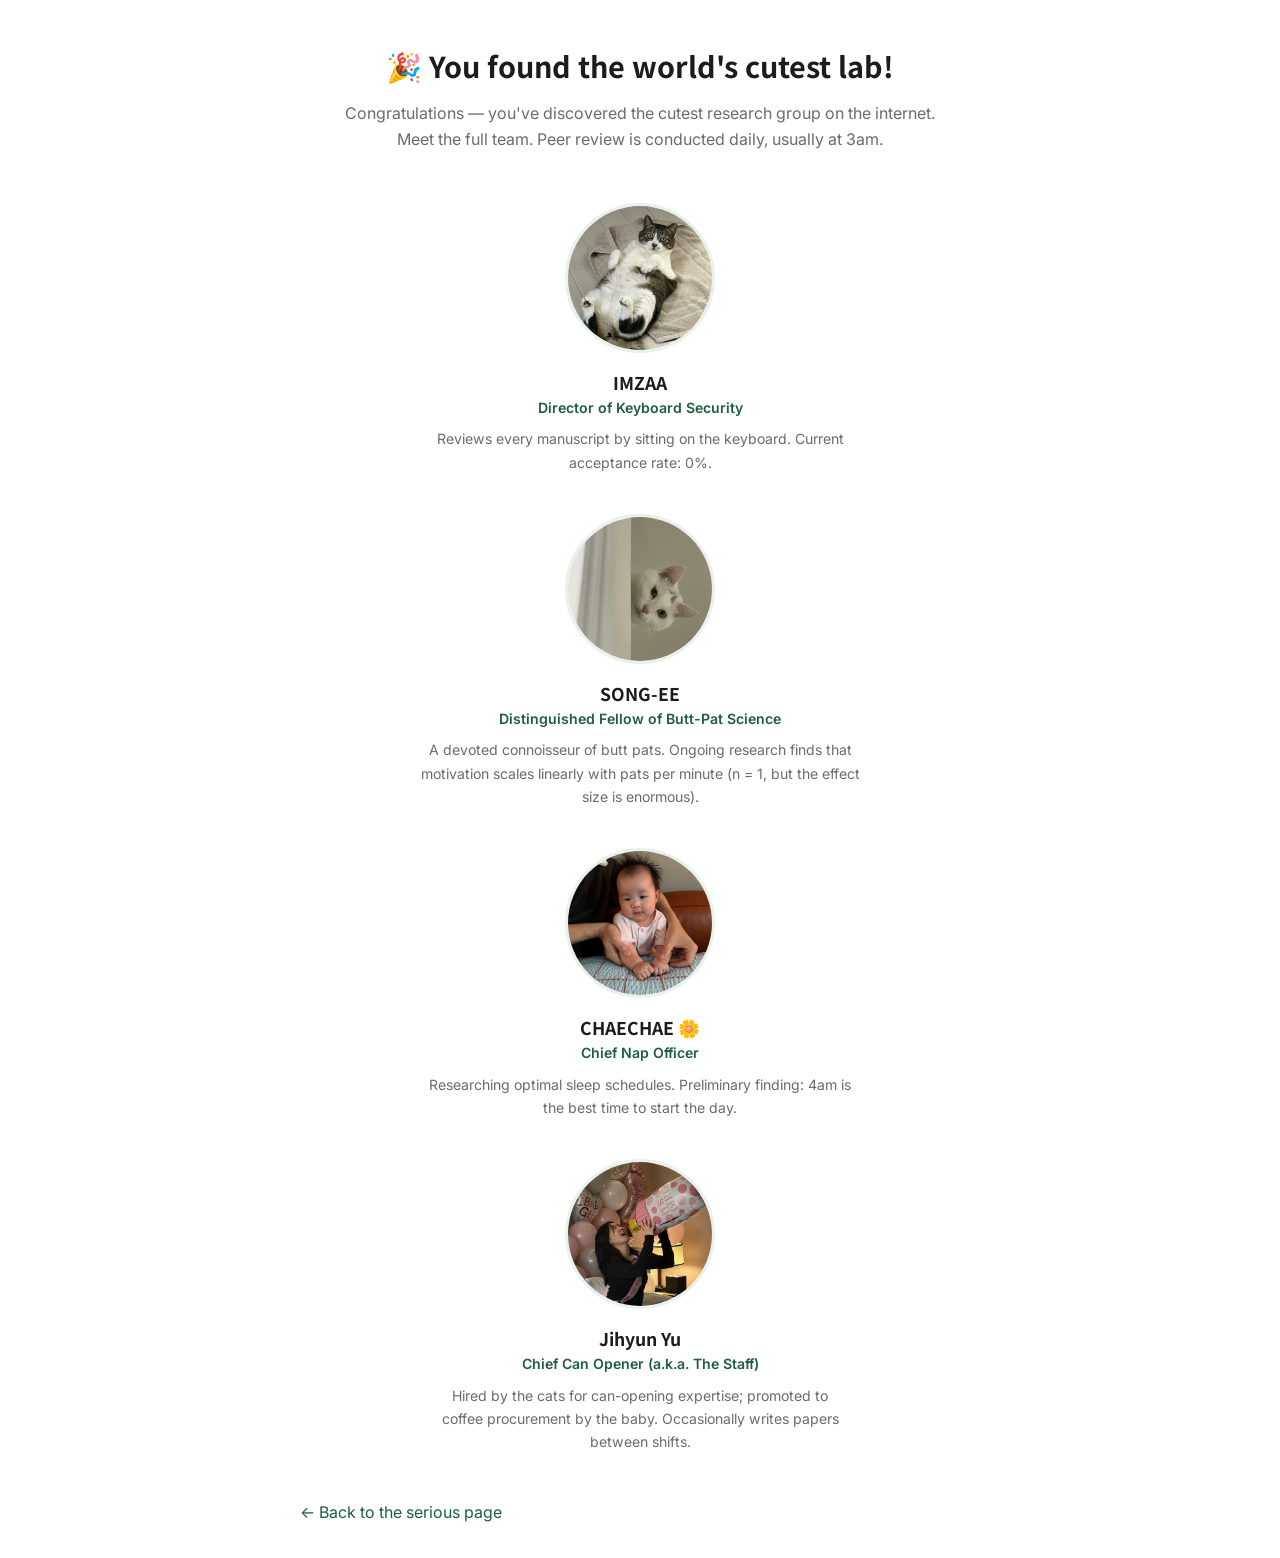
==== lab.html @ 45a4b587 "Personal homepage Co-Authored-By: Claude Fable 5 <noreply@anthropic.com>" ====
<!doctype html>
<html lang="en">
<head>
<meta charset="utf-8">
<meta name="viewport" content="width=device-width, initial-scale=1">
<title>Lab Members</title>
<meta name="robots" content="noindex">
<link rel="preconnect" href="https://fonts.googleapis.com">
<link rel="preconnect" href="https://fonts.gstatic.com" crossorigin>
<link href="https://fonts.googleapis.com/css2?family=Noto+Sans+KR:wght@400;500;700&family=Inter:wght@400;500;600;700&display=swap" rel="stylesheet">
<link rel="stylesheet" href="style.css">
</head>
<body>
<main class="container">

  <div class="lab-header">
    <h1>🎉 You found the world's cutest lab!</h1>
    <p>Congratulations — you've discovered the cutest research group on the internet.<br>
       Meet the full team. Peer review is conducted daily, usually at 3am.</p>
  </div>

  <div class="member-grid">

    <div class="member">
      <img src="assets/cat.jpg" alt="The lab cat" onerror="this.src='data:image/svg+xml,%3Csvg xmlns=%22http://www.w3.org/2000/svg%22 width=%22150%22 height=%22150%22%3E%3Crect width=%22150%22 height=%22150%22 fill=%22%23e8f1ec%22/%3E%3Ctext x=%2275%22 y=%2290%22 font-size=%2260%22 text-anchor=%22middle%22%3E🐱%3C/text%3E%3C/svg%3E'">
      <h3>IMZAA</h3>
      <p class="role">Director of Keyboard Security</p>
      <p class="desc">Reviews every manuscript by sitting on the keyboard. Current acceptance rate: 0%.</p>
    </div>

    <div class="member">
      <img src="assets/cat2.jpg" alt="The lab's second cat" onerror="this.src='data:image/svg+xml,%3Csvg xmlns=%22http://www.w3.org/2000/svg%22 width=%22150%22 height=%22150%22%3E%3Crect width=%22150%22 height=%22150%22 fill=%22%23e8f1ec%22/%3E%3Ctext x=%2275%22 y=%2290%22 font-size=%2260%22 text-anchor=%22middle%22%3E🐈%3C/text%3E%3C/svg%3E'">
      <h3>SONG-EE</h3>
      <p class="role">Distinguished Fellow of Butt-Pat Science</p>
      <p class="desc">A devoted connoisseur of butt pats. Ongoing research finds that motivation scales linearly with pats per minute (n = 1, but the effect size is enormous).</p>
    </div>

    <div class="member">
      <img src="assets/baby.jpg" alt="The lab's youngest member" onerror="this.src='data:image/svg+xml,%3Csvg xmlns=%22http://www.w3.org/2000/svg%22 width=%22150%22 height=%22150%22%3E%3Crect width=%22150%22 height=%22150%22 fill=%22%23e8f1ec%22/%3E%3Ctext x=%2275%22 y=%2290%22 font-size=%2260%22 text-anchor=%22middle%22%3E👶%3C/text%3E%3C/svg%3E'">
      <h3>CHAECHAE 🌼</h3>
      <p class="role">Chief Nap Officer</p>
      <p class="desc">Researching optimal sleep schedules. Preliminary finding: 4am is the best time to start the day.</p>
    </div>

    <div class="member">
      <img src="assets/profile-lab.jpg" alt="Jihyun Yu" onerror="this.src='data:image/svg+xml,%3Csvg xmlns=%22http://www.w3.org/2000/svg%22 width=%22150%22 height=%22150%22%3E%3Crect width=%22150%22 height=%22150%22 fill=%22%23e8f1ec%22/%3E%3Ctext x=%2275%22 y=%2290%22 font-size=%2260%22 text-anchor=%22middle%22%3E🧑‍🔬%3C/text%3E%3C/svg%3E'">
      <h3>Jihyun Yu</h3>
      <p class="role">Chief Can Opener (a.k.a. The Staff)</p>
      <p class="desc">Hired by the cats for can-opening expertise; promoted to coffee procurement by the baby. Occasionally writes papers between shifts.</p>
    </div>

  </div>

  <a class="back-home" href="index.html">← Back to the serious page</a>

</main>

<script>
// 마우스를 따라다니는 이모지 트레일 🐈 🌼 ☕️ 🐈‍⬛ 👼
(function () {
  const EMOJIS = ["🐈", "🌼", "☕️", "🐈‍⬛", "👼"];
  let last = 0;
  function spawn(x, y) {
    const now = Date.now();
    if (now - last < 90) return; // 너무 촘촘하지 않게
    last = now;
    const el = document.createElement("span");
    el.className = "emoji-trail";
    el.textContent = EMOJIS[Math.floor(Math.random() * EMOJIS.length)];
    el.style.left = x + "px";
    el.style.top = y + "px";
    el.style.setProperty("--dx", (Math.random() * 40 - 20) + "px");
    el.style.setProperty("--rot", (Math.random() * 60 - 30) + "deg");
    document.body.appendChild(el);
    el.addEventListener("animationend", () => el.remove());
  }
  document.addEventListener("mousemove", e => spawn(e.clientX, e.clientY));
  document.addEventListener("touchmove", e => {
    const t = e.touches[0];
    if (t) spawn(t.clientX, t.clientY);
  }, { passive: true });
})();
</script>
</body>
</html>
---- style.css ----
/* ============ Minimal academic theme ============ */
:root {
  --bg: #ffffff;
  --text: #1c1c1c;
  --muted: #6b6b6b;
  --accent: #1e5e3f;        /* 포인트 컬러 — 취향대로 교체 (딥그린) */
  --accent-soft: #e8f1ec;
  --border: #e4e6e4;
  --card: #f8faf8;
  --serif: "Noto Sans KR", "Inter", -apple-system, system-ui, sans-serif; /* 제목용 (고딕) */
  --sans: "Inter", "Noto Sans KR", -apple-system, system-ui, sans-serif;
}

@media (prefers-color-scheme: dark) {
  :root {
    --bg: #15141a;
    --text: #e8e6e3;
    --muted: #9a97a0;
    --accent: #8fcaa8;
    --accent-soft: #1e2a23;
    --border: #2b2f2c;
    --card: #1b1f1c;
  }
}

* { box-sizing: border-box; }
html { scroll-behavior: smooth; }
body {
  margin: 0;
  background: var(--bg);
  color: var(--text);
  font-family: var(--sans);
  font-size: 16px;
  line-height: 1.65;
}

.container {
  max-width: 720px;
  margin: 0 auto;
  padding: 48px 20px 32px;
}

h1, h2, h3 { font-family: var(--serif); font-weight: 700; line-height: 1.25; }
h1 { font-size: 2rem; margin: 0 0 4px; }
h2 {
  font-size: 1.3rem;
  margin: 48px 0 16px;
  padding-bottom: 6px;
  border-bottom: 1px solid var(--border);
}

p { text-wrap: pretty; }

a { color: var(--accent); text-decoration: none; }
a:hover { text-decoration: underline; }

/* ============ Hero ============ */
.hero {
  display: flex;
  gap: 28px;
  align-items: flex-start;
}
.portrait {
  width: 140px;
  height: 140px;
  object-fit: cover;
  border-radius: 10px;
  flex-shrink: 0;
  border: 1px solid var(--border);
  cursor: default;
}
.name-ko { font-size: 1.1rem; color: var(--muted); font-weight: 400; margin-left: 6px; }
.tagline { margin: 2px 0 10px; color: var(--muted); }
.bio-short { margin: 0 0 14px; }
.links { display: flex; flex-wrap: wrap; gap: 8px 18px; font-size: 0.95rem; font-weight: 500; }

@media (max-width: 540px) {
  .hero { flex-direction: column; align-items: center; text-align: center; }
  .links { justify-content: center; }
}

/* ============ News ============ */
.news-list { list-style: none; padding: 0; margin: 0; }
.news-list li { margin-bottom: 8px; }
.news-list time {
  font-variant-numeric: tabular-nums;
  color: var(--muted);
  font-size: 0.88rem;
  margin-right: 12px;
  white-space: nowrap;
}

/* ============ Publications ============ */
.pub-year {
  font-family: var(--serif);
  font-size: 1.05rem;
  color: var(--muted);
  margin: 26px 0 10px;
}
.pub-card {
  padding: 0;
  margin-bottom: 22px;
}
.pub-title { font-family: var(--serif); font-size: 1.05rem; font-weight: 600; margin: 0 0 4px; }
.pub-authors { margin: 0 0 2px; font-size: 0.92rem; }
.pub-authors .me { font-weight: 600; }
.pub-venue { margin: 0 0 8px; font-size: 0.88rem; color: var(--muted); font-style: italic; }
.pub-desc { margin: 6px 0 10px; font-size: 0.92rem; color: var(--text); }
.pub-links { display: flex; gap: 8px; flex-wrap: wrap; }
.pub-links a {
  font-size: 0.8rem;
  font-weight: 600;
  padding: 2px 10px;
  border: 1px solid var(--accent);
  border-radius: 999px;
}
.pub-links a:hover { background: var(--accent); color: var(--bg); text-decoration: none; }

/* ============ Work Experience ============ */
.exp-list { list-style: none; padding: 0; margin: 0; }
.exp-list li {
  display: flex;
  gap: 20px;
  margin-bottom: 20px;
}
.exp-period {
  flex-shrink: 0;
  width: 120px;
  color: var(--muted);
  font-size: 0.88rem;
  font-variant-numeric: tabular-nums;
  padding-top: 2px;
}
.exp-body h3 { margin: 0 0 2px; font-size: 1rem; }
.exp-org { margin: 0 0 4px; font-size: 0.92rem; color: var(--accent); font-weight: 500; }
.exp-desc { margin: 0; font-size: 0.9rem; color: var(--muted); }
@media (max-width: 540px) {
  .exp-list li { flex-direction: column; gap: 2px; }
  .exp-period { width: auto; }
}

/* ============ Footer ============ */
footer {
  margin-top: 64px;
  padding-top: 20px;
  border-top: 1px solid var(--border);
  display: flex;
  justify-content: space-between;
  align-items: center;
  color: var(--muted);
  font-size: 0.85rem;
}
.paw {
  opacity: 0.3;
  font-size: 1.35rem;
  transition: opacity 0.3s, transform 0.3s;
  text-decoration: none;
}
.paw:hover { opacity: 1; transform: rotate(-20deg) scale(1.3); text-decoration: none; }

/* ============ Lab page ============ */
.lab-header { text-align: center; margin-bottom: 40px; }
.lab-header h1 { font-size: 1.8rem; }
.lab-header p { color: var(--muted); }
.member-grid {
  display: grid;
  grid-template-columns: 1fr; /* 항상 1열 — 화면이 넓어도 멤버는 한 명씩 */
  gap: 20px;
  max-width: 440px;
  margin: 0 auto;
}
.member {
  padding: 10px 0;
  text-align: center;
}
.member img {
  width: 150px;
  height: 150px;
  object-fit: cover;
  border-radius: 50%;
  border: 3px solid var(--accent-soft);
  margin-bottom: 12px;
}
.member h3 { margin: 0 0 2px; font-size: 1.1rem; }
.member .role { color: var(--accent); font-size: 0.88rem; font-weight: 600; margin: 0 0 8px; }
.member .desc { font-size: 0.88rem; color: var(--muted); margin: 0; }
.back-home { display: inline-block; margin-top: 36px; }

/* 이모지 커서 트레일 (lab 페이지) */
.emoji-trail {
  position: fixed;
  pointer-events: none;
  z-index: 9999;
  font-size: 1.2rem;
  transform: translate(-50%, -50%);
  animation: emoji-float 1s ease-out forwards;
}
@keyframes emoji-float {
  from { opacity: 1; transform: translate(-50%, -50%) rotate(0deg); }
  to   { opacity: 0; transform: translate(calc(-50% + var(--dx, 0px)), -130%) rotate(var(--rot, 0deg)); }
}
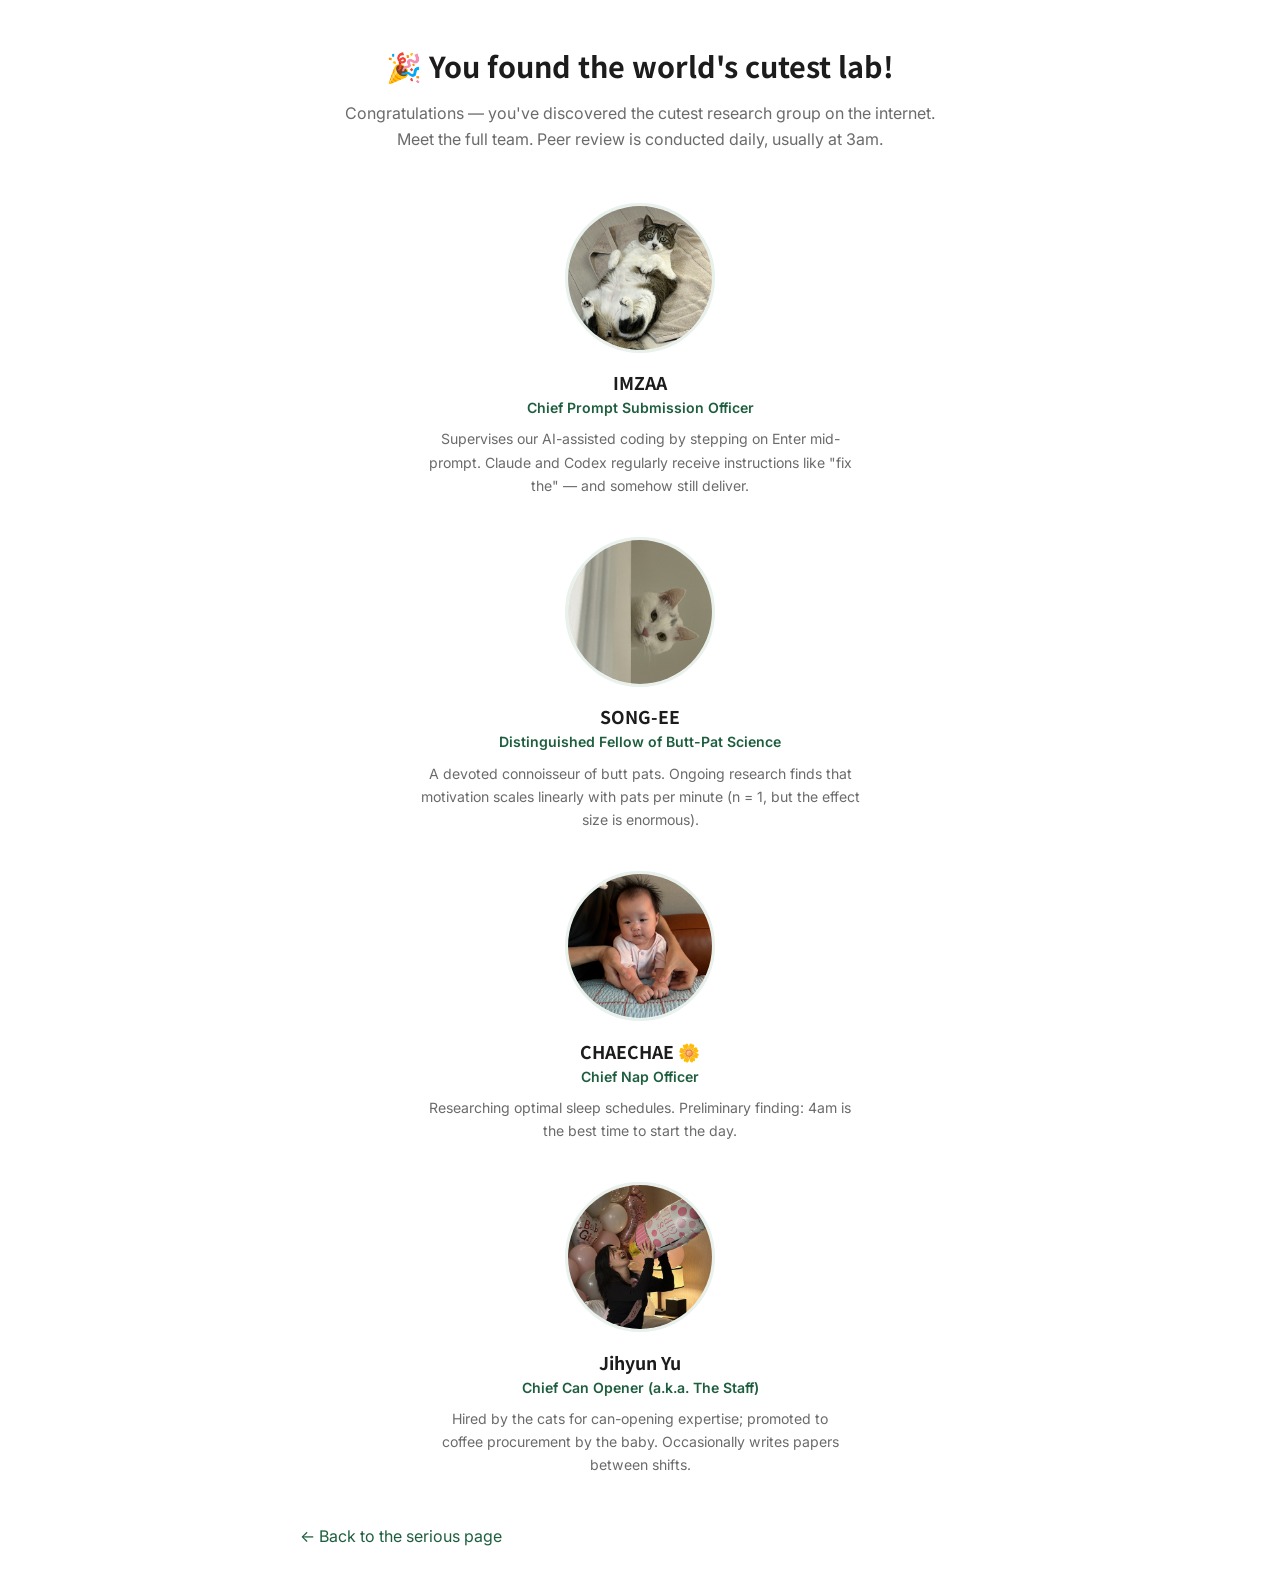
==== commit 28cc8622: "New profile photo, simplify M.A. line, IMZAA prompt-submission joke Co-Authored-By: Claude Fable 5 <" ====
--- a/lab.html
+++ b/lab.html
@@ -24,8 +24,8 @@
     <div class="member">
       <img src="assets/cat.jpg" alt="The lab cat" onerror="this.src='data:image/svg+xml,%3Csvg xmlns=%22http://www.w3.org/2000/svg%22 width=%22150%22 height=%22150%22%3E%3Crect width=%22150%22 height=%22150%22 fill=%22%23e8f1ec%22/%3E%3Ctext x=%2275%22 y=%2290%22 font-size=%2260%22 text-anchor=%22middle%22%3E🐱%3C/text%3E%3C/svg%3E'">
       <h3>IMZAA</h3>
-      <p class="role">Director of Keyboard Security</p>
-      <p class="desc">Reviews every manuscript by sitting on the keyboard. Current acceptance rate: 0%.</p>
+      <p class="role">Chief Prompt Submission Officer</p>
+      <p class="desc">Supervises our AI-assisted coding by stepping on Enter mid-prompt. Claude and Codex regularly receive instructions like "fix the" — and somehow still deliver.</p>
     </div>
 
     <div class="member">
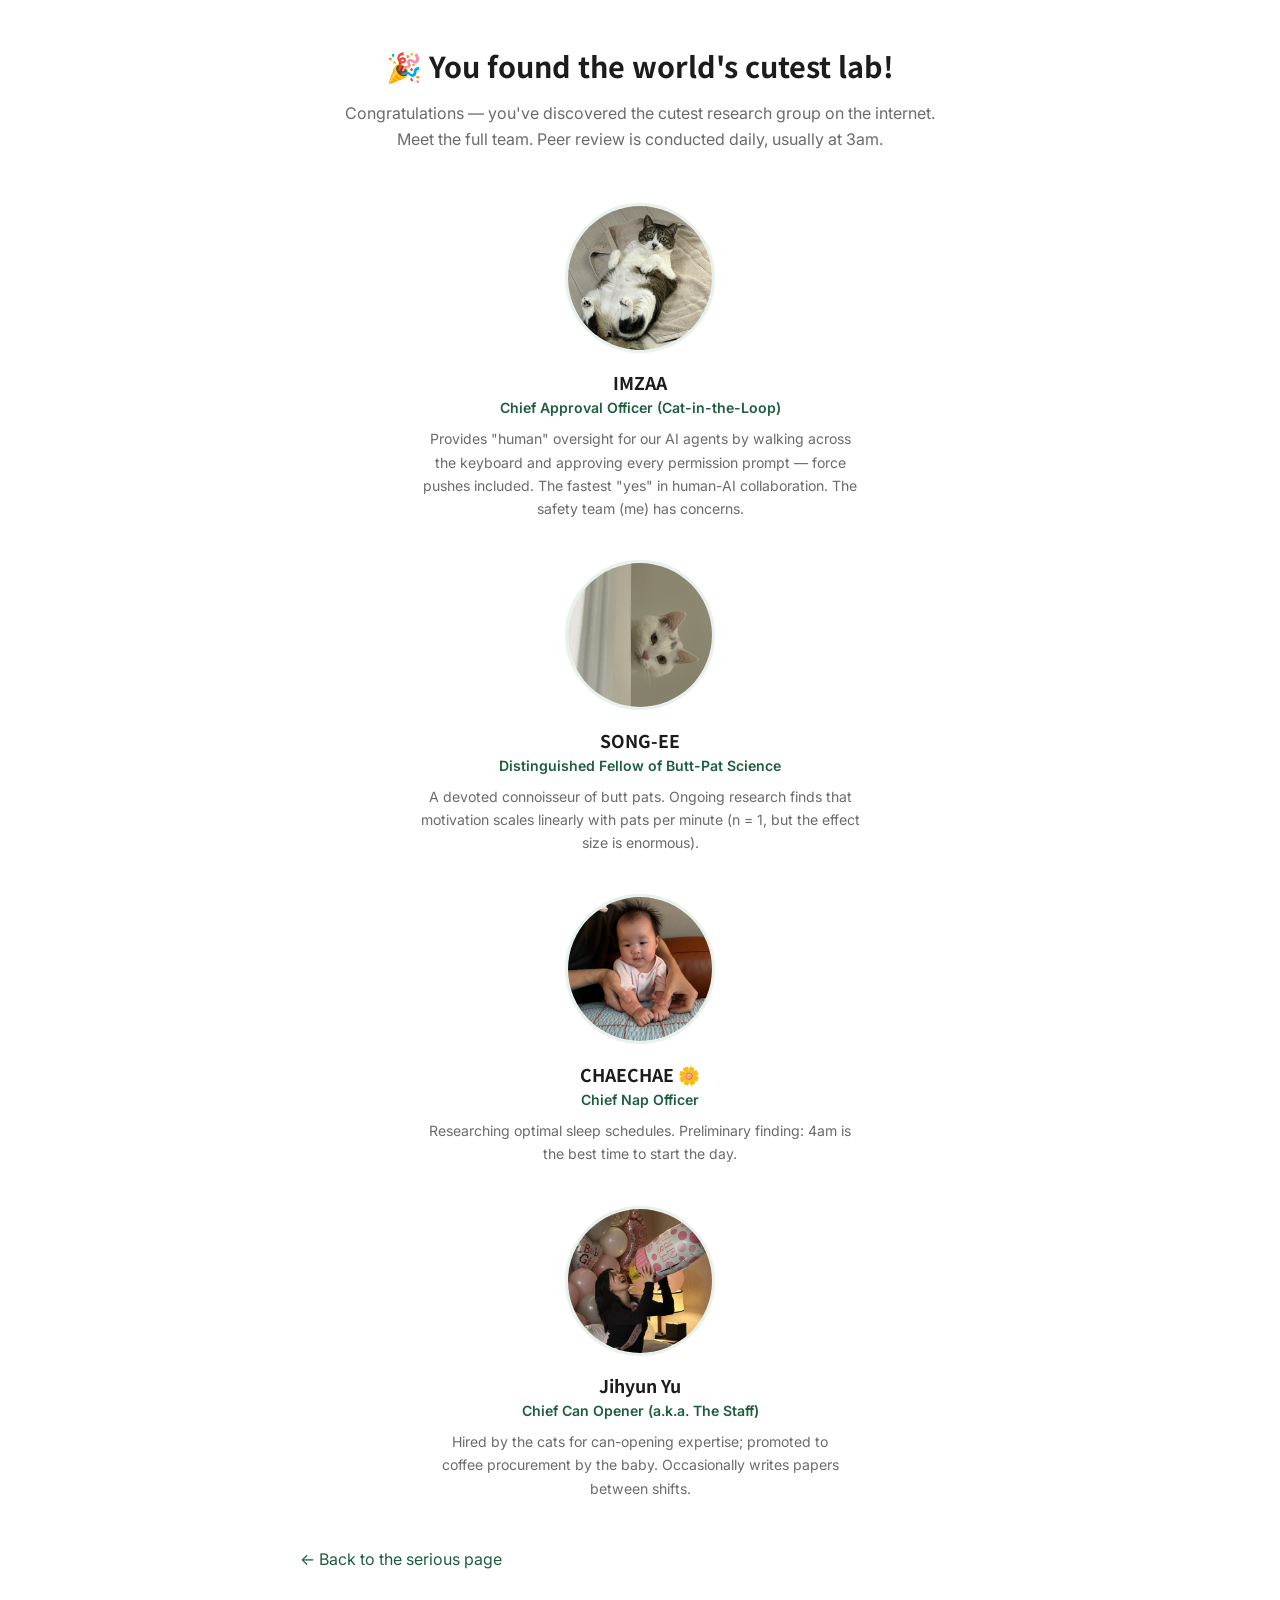
==== commit 0713b3b0: "Develop IMZAA cat-in-the-loop joke, fix About line break after "I" Co-Authored-By: Claude Fable 5 <n" ====
--- a/lab.html
+++ b/lab.html
@@ -24,8 +24,8 @@
     <div class="member">
       <img src="assets/cat.jpg" alt="The lab cat" onerror="this.src='data:image/svg+xml,%3Csvg xmlns=%22http://www.w3.org/2000/svg%22 width=%22150%22 height=%22150%22%3E%3Crect width=%22150%22 height=%22150%22 fill=%22%23e8f1ec%22/%3E%3Ctext x=%2275%22 y=%2290%22 font-size=%2260%22 text-anchor=%22middle%22%3E🐱%3C/text%3E%3C/svg%3E'">
       <h3>IMZAA</h3>
-      <p class="role">Chief Prompt Submission Officer</p>
-      <p class="desc">Supervises our AI-assisted coding by stepping on Enter mid-prompt. Claude and Codex regularly receive instructions like "fix the" — and somehow still deliver.</p>
+      <p class="role">Chief Approval Officer (Cat-in-the-Loop)</p>
+      <p class="desc">Provides "human" oversight for our AI agents by walking across the keyboard and approving every permission prompt — force pushes included. The fastest "yes" in human-AI collaboration. The safety team (me) has concerns.</p>
     </div>
 
     <div class="member">
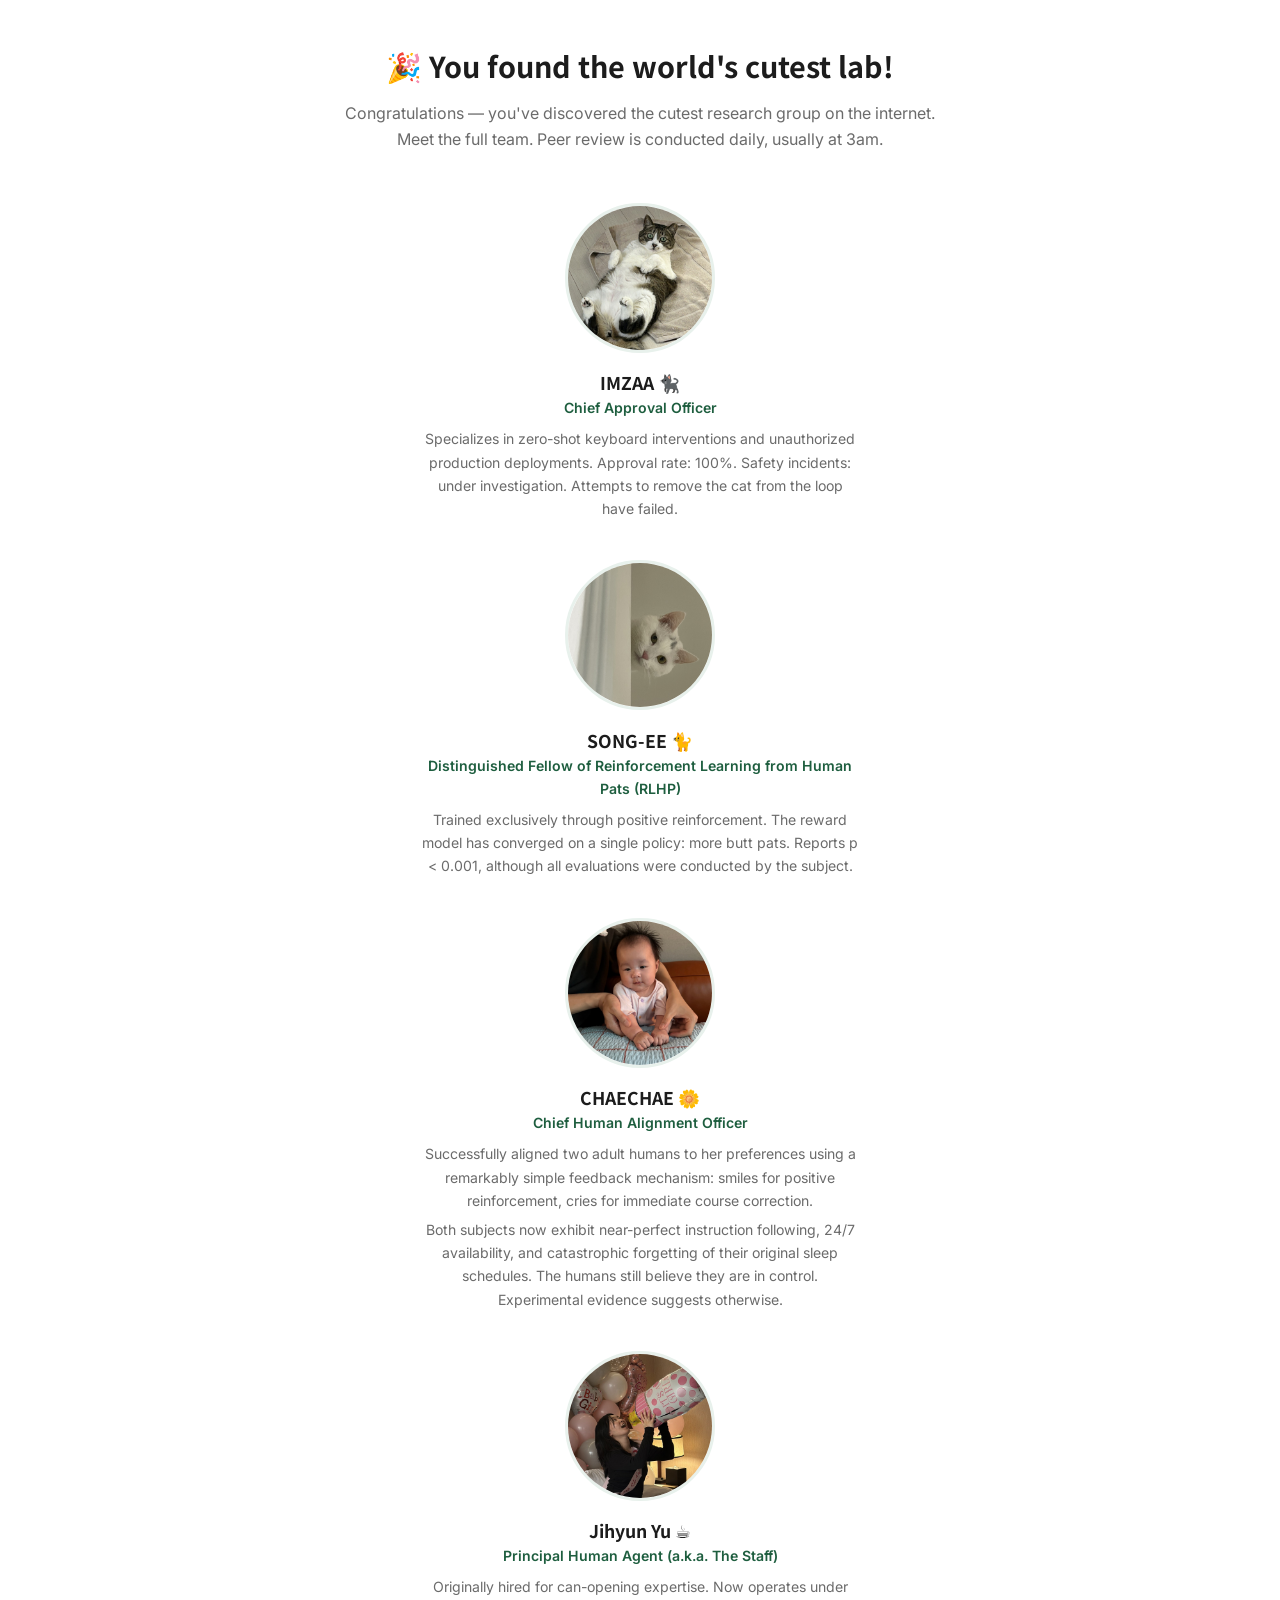
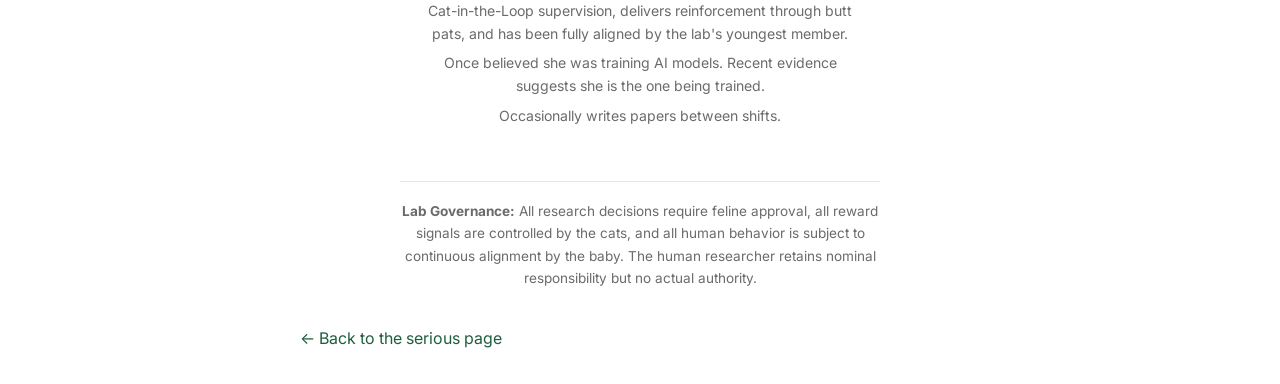
==== commit d500d1d0: "Rewrite lab member bios (RLHP, alignment jokes) and add Lab Governance note Co-Authored-By: Claude F" ====
--- a/lab.html
+++ b/lab.html
@@ -23,33 +23,38 @@
 
     <div class="member">
       <img src="assets/cat.jpg" alt="The lab cat" onerror="this.src='data:image/svg+xml,%3Csvg xmlns=%22http://www.w3.org/2000/svg%22 width=%22150%22 height=%22150%22%3E%3Crect width=%22150%22 height=%22150%22 fill=%22%23e8f1ec%22/%3E%3Ctext x=%2275%22 y=%2290%22 font-size=%2260%22 text-anchor=%22middle%22%3E🐱%3C/text%3E%3C/svg%3E'">
-      <h3>IMZAA</h3>
-      <p class="role">Chief Approval Officer (Cat-in-the-Loop)</p>
-      <p class="desc">Provides "human" oversight for our AI agents by walking across the keyboard and approving every permission prompt — force pushes included. The fastest "yes" in human-AI collaboration. The safety team (me) has concerns.</p>
+      <h3>IMZAA 🐈‍⬛</h3>
+      <p class="role">Chief Approval Officer</p>
+      <p class="desc">Specializes in zero-shot keyboard interventions and unauthorized production deployments. Approval rate: 100%. Safety incidents: under investigation. Attempts to remove the cat from the loop have failed.</p>
     </div>
 
     <div class="member">
       <img src="assets/cat2.jpg" alt="The lab's second cat" onerror="this.src='data:image/svg+xml,%3Csvg xmlns=%22http://www.w3.org/2000/svg%22 width=%22150%22 height=%22150%22%3E%3Crect width=%22150%22 height=%22150%22 fill=%22%23e8f1ec%22/%3E%3Ctext x=%2275%22 y=%2290%22 font-size=%2260%22 text-anchor=%22middle%22%3E🐈%3C/text%3E%3C/svg%3E'">
-      <h3>SONG-EE</h3>
-      <p class="role">Distinguished Fellow of Butt-Pat Science</p>
-      <p class="desc">A devoted connoisseur of butt pats. Ongoing research finds that motivation scales linearly with pats per minute (n = 1, but the effect size is enormous).</p>
+      <h3>SONG-EE 🐈</h3>
+      <p class="role">Distinguished Fellow of Reinforcement Learning from Human Pats (RLHP)</p>
+      <p class="desc">Trained exclusively through positive reinforcement. The reward model has converged on a single policy: more butt pats. Reports p &lt; 0.001, although all evaluations were conducted by the subject.</p>
     </div>
 
     <div class="member">
       <img src="assets/baby.jpg" alt="The lab's youngest member" onerror="this.src='data:image/svg+xml,%3Csvg xmlns=%22http://www.w3.org/2000/svg%22 width=%22150%22 height=%22150%22%3E%3Crect width=%22150%22 height=%22150%22 fill=%22%23e8f1ec%22/%3E%3Ctext x=%2275%22 y=%2290%22 font-size=%2260%22 text-anchor=%22middle%22%3E👶%3C/text%3E%3C/svg%3E'">
       <h3>CHAECHAE 🌼</h3>
-      <p class="role">Chief Nap Officer</p>
-      <p class="desc">Researching optimal sleep schedules. Preliminary finding: 4am is the best time to start the day.</p>
+      <p class="role">Chief Human Alignment Officer</p>
+      <p class="desc">Successfully aligned two adult humans to her preferences using a remarkably simple feedback mechanism: smiles for positive reinforcement, cries for immediate course correction.</p>
+      <p class="desc">Both subjects now exhibit near-perfect instruction following, 24/7 availability, and catastrophic forgetting of their original sleep schedules. The humans still believe they are in control. Experimental evidence suggests otherwise.</p>
     </div>
 
     <div class="member">
       <img src="assets/profile-lab.jpg" alt="Jihyun Yu" onerror="this.src='data:image/svg+xml,%3Csvg xmlns=%22http://www.w3.org/2000/svg%22 width=%22150%22 height=%22150%22%3E%3Crect width=%22150%22 height=%22150%22 fill=%22%23e8f1ec%22/%3E%3Ctext x=%2275%22 y=%2290%22 font-size=%2260%22 text-anchor=%22middle%22%3E🧑‍🔬%3C/text%3E%3C/svg%3E'">
-      <h3>Jihyun Yu</h3>
-      <p class="role">Chief Can Opener (a.k.a. The Staff)</p>
-      <p class="desc">Hired by the cats for can-opening expertise; promoted to coffee procurement by the baby. Occasionally writes papers between shifts.</p>
+      <h3>Jihyun Yu ☕️</h3>
+      <p class="role">Principal Human Agent (a.k.a. The Staff)</p>
+      <p class="desc">Originally hired for can-opening expertise. Now operates under Cat-in-the-Loop supervision, delivers reinforcement through butt pats, and has been fully aligned by the lab's youngest member.</p>
+      <p class="desc">Once believed she was training AI models. Recent evidence suggests she is the one being trained.</p>
+      <p class="desc">Occasionally writes papers between shifts.</p>
     </div>
 
   </div>
+
+  <p class="governance"><strong>Lab Governance:</strong> All research decisions require feline approval, all reward signals are controlled by the cats, and all human behavior is subject to continuous alignment by the baby. The human researcher retains nominal responsibility but no actual authority.</p>
 
   <a class="back-home" href="index.html">← Back to the serious page</a>
 
--- a/style.css
+++ b/style.css
@@ -184,6 +184,16 @@
 .member h3 { margin: 0 0 2px; font-size: 1.1rem; }
 .member .role { color: var(--accent); font-size: 0.88rem; font-weight: 600; margin: 0 0 8px; }
 .member .desc { font-size: 0.88rem; color: var(--muted); margin: 0; }
+.member .desc + .desc { margin-top: 6px; }
+.governance {
+  margin: 44px auto 0;
+  max-width: 480px;
+  padding-top: 18px;
+  border-top: 1px solid var(--border);
+  font-size: 0.85rem;
+  color: var(--muted);
+  text-align: center;
+}
 .back-home { display: inline-block; margin-top: 36px; }
 
 /* 이모지 커서 트레일 (lab 페이지) */
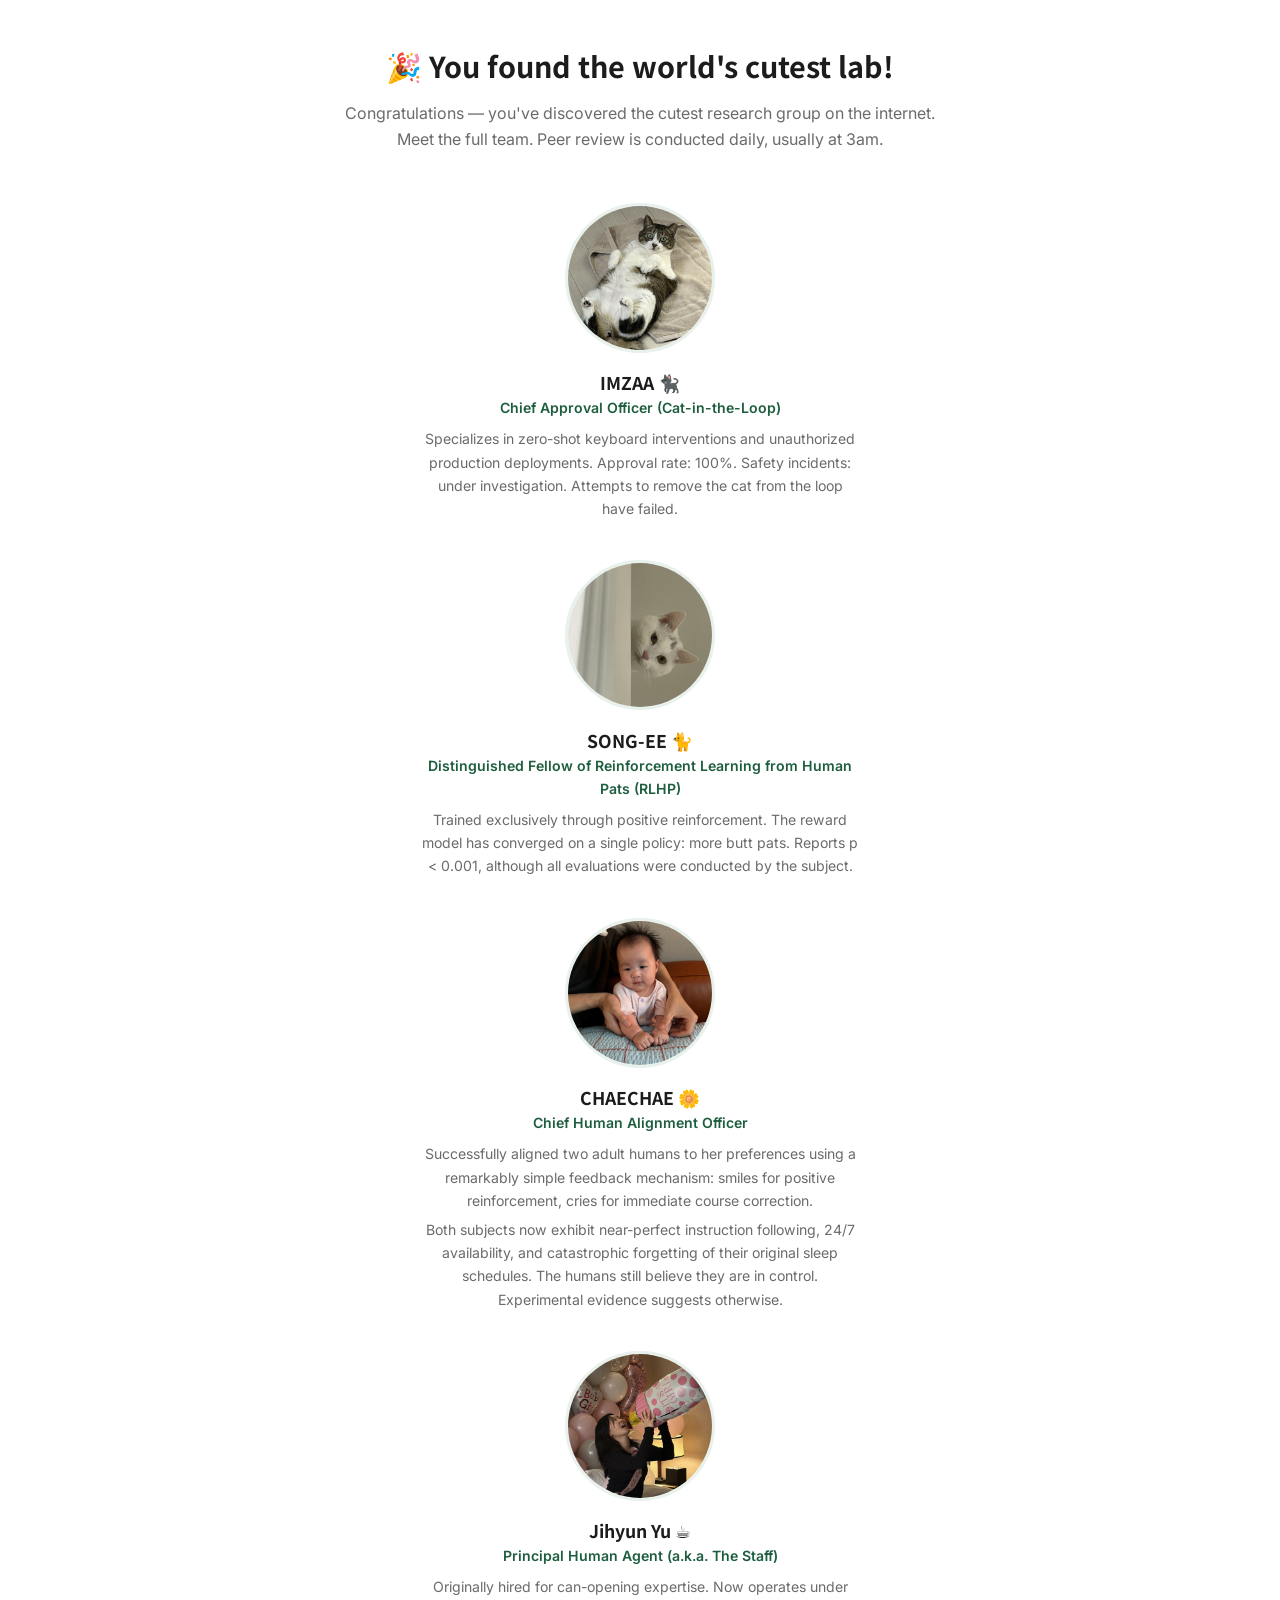
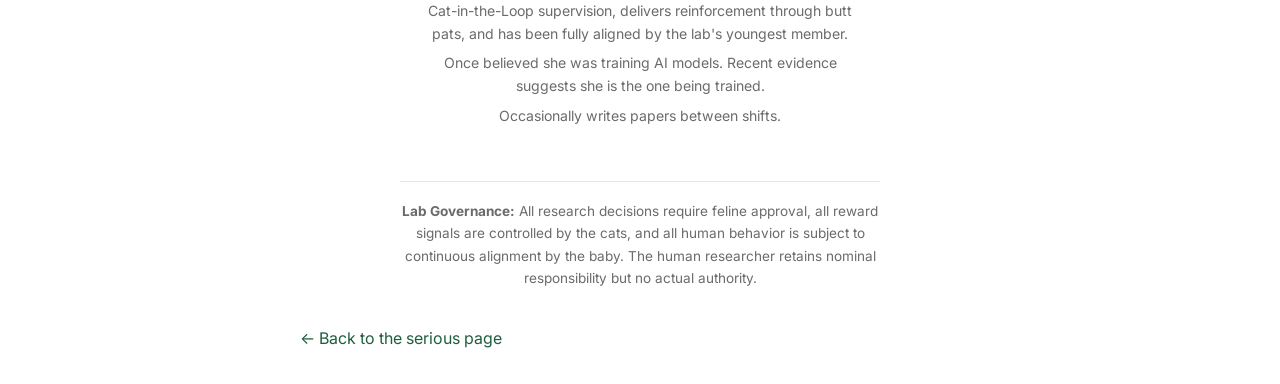
==== commit a1006496: "Restore Cat-in-the-Loop to IMZAA's title Co-Authored-By: Claude Fable 5 <noreply@anthropic.com>" ====
--- a/lab.html
+++ b/lab.html
@@ -24,7 +24,7 @@
     <div class="member">
       <img src="assets/cat.jpg" alt="The lab cat" onerror="this.src='data:image/svg+xml,%3Csvg xmlns=%22http://www.w3.org/2000/svg%22 width=%22150%22 height=%22150%22%3E%3Crect width=%22150%22 height=%22150%22 fill=%22%23e8f1ec%22/%3E%3Ctext x=%2275%22 y=%2290%22 font-size=%2260%22 text-anchor=%22middle%22%3E🐱%3C/text%3E%3C/svg%3E'">
       <h3>IMZAA 🐈‍⬛</h3>
-      <p class="role">Chief Approval Officer</p>
+      <p class="role">Chief Approval Officer (Cat-in-the-Loop)</p>
       <p class="desc">Specializes in zero-shot keyboard interventions and unauthorized production deployments. Approval rate: 100%. Safety incidents: under investigation. Attempts to remove the cat from the loop have failed.</p>
     </div>
 
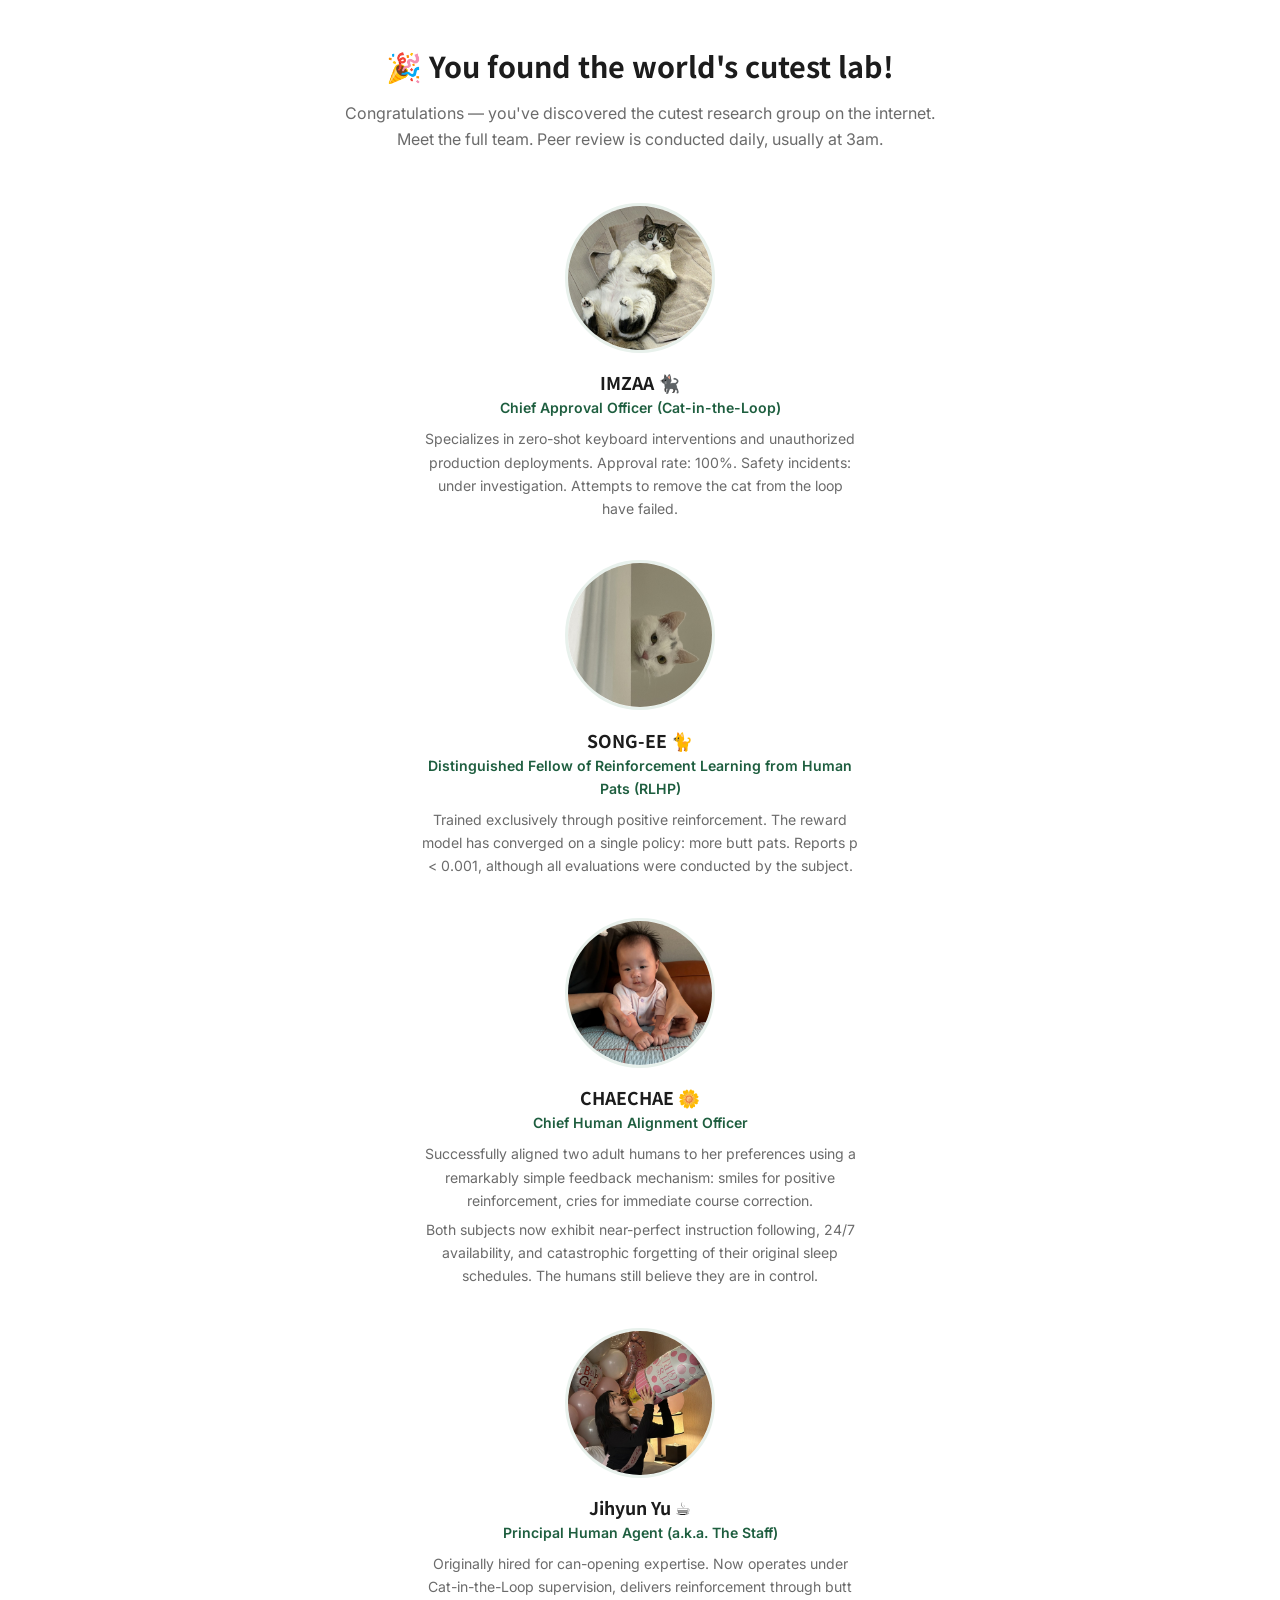
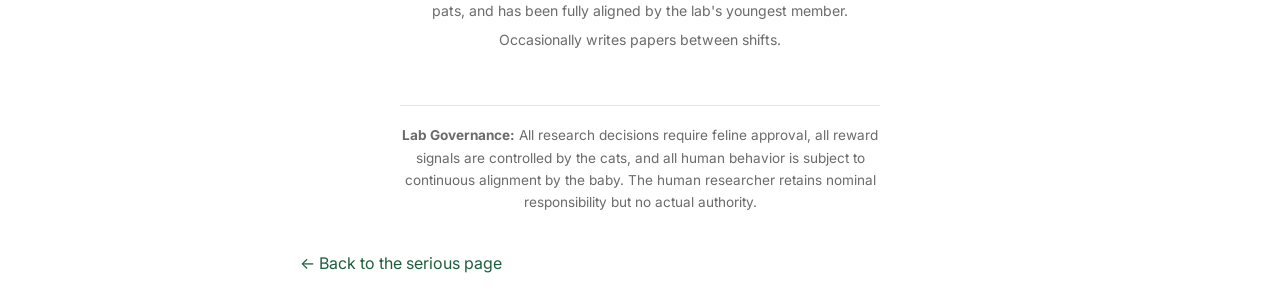
==== commit 228d169c: "Trim two sentences from lab member bios Co-Authored-By: Claude Fable 5 <noreply@anthropic.com>" ====
--- a/lab.html
+++ b/lab.html
@@ -40,7 +40,7 @@
       <h3>CHAECHAE 🌼</h3>
       <p class="role">Chief Human Alignment Officer</p>
       <p class="desc">Successfully aligned two adult humans to her preferences using a remarkably simple feedback mechanism: smiles for positive reinforcement, cries for immediate course correction.</p>
-      <p class="desc">Both subjects now exhibit near-perfect instruction following, 24/7 availability, and catastrophic forgetting of their original sleep schedules. The humans still believe they are in control. Experimental evidence suggests otherwise.</p>
+      <p class="desc">Both subjects now exhibit near-perfect instruction following, 24/7 availability, and catastrophic forgetting of their original sleep schedules. The humans still believe they are in control.</p>
     </div>
 
     <div class="member">
@@ -48,7 +48,6 @@
       <h3>Jihyun Yu ☕️</h3>
       <p class="role">Principal Human Agent (a.k.a. The Staff)</p>
       <p class="desc">Originally hired for can-opening expertise. Now operates under Cat-in-the-Loop supervision, delivers reinforcement through butt pats, and has been fully aligned by the lab's youngest member.</p>
-      <p class="desc">Once believed she was training AI models. Recent evidence suggests she is the one being trained.</p>
       <p class="desc">Occasionally writes papers between shifts.</p>
     </div>
 
